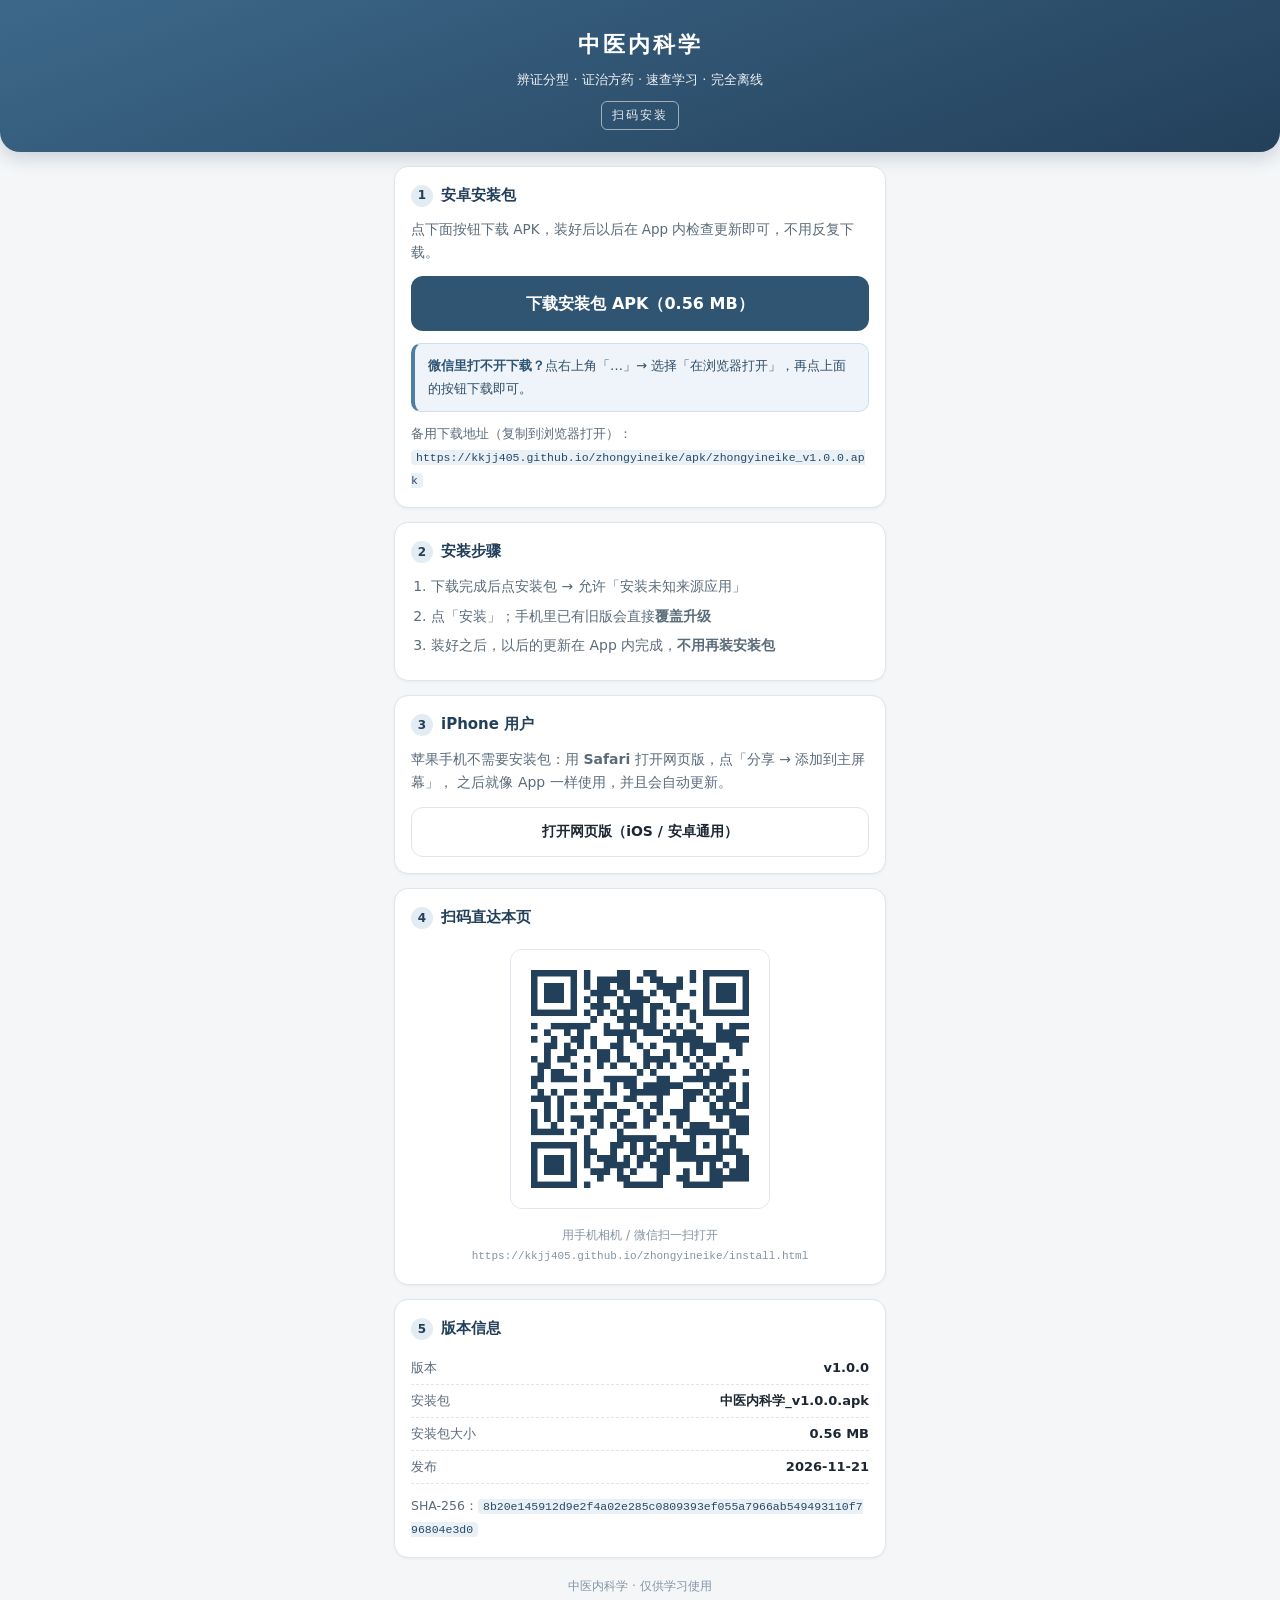
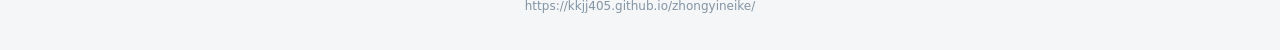
==== install.html @ 6b985714 "中医内科学 v1.0.0：首个正式版本（辨证分型 + 方证速查 + 练习 + 离线热更新）" ====
<!DOCTYPE html>
<html lang="zh-CN">
<head>
<meta charset="utf-8">
<meta name="viewport" content="width=device-width,initial-scale=1,viewport-fit=cover">
<meta name="theme-color" content="#2f5573">
<title>中医内科学 · 扫码安装</title>
<style>
:root{--paper:#f4f6f8;--dai:#2f5573;--dai-d:#23405a;--ink:#1c2733;--ink2:#5b6b7a;--line:#dfe5ec}
*{box-sizing:border-box;-webkit-tap-highlight-color:transparent}
body{margin:0;background:var(--paper);color:var(--ink);
  font:15px/1.7 -apple-system,BlinkMacSystemFont,"PingFang SC","Noto Sans CJK SC","Microsoft YaHei",system-ui,sans-serif;
  -webkit-font-smoothing:antialiased;padding-bottom:34px}
.wrap{max-width:520px;margin:0 auto;padding:0 14px}
header{background:linear-gradient(160deg,#3d688a,#23405a);color:#fff;padding:26px 0 22px;text-align:center;
  border-radius:0 0 20px 20px;box-shadow:0 6px 18px rgba(35,64,90,.20)}
header h1{margin:0 0 6px;font-size:22px;letter-spacing:3px}
header p{margin:0;font-size:13px;opacity:.92}
.card{background:#ffffff;border:1px solid var(--line);border-radius:14px;padding:16px;margin-top:14px;
  box-shadow:0 1px 3px rgba(44,66,84,.05)}
.card h2{margin:0 0 10px;font-size:15px;display:flex;align-items:center;gap:8px;color:var(--dai-d)}
.card h2 i{width:22px;height:22px;border-radius:50%;background:#e3ecf3;color:var(--dai-d);
  font-style:normal;font-size:12px;font-weight:700;display:flex;align-items:center;justify-content:center;flex:0 0 22px}
.btn{display:block;text-align:center;text-decoration:none;border-radius:12px;padding:14px;font-size:16px;font-weight:700;
  background:var(--dai);color:#fff;margin-top:12px}
.btn:active{background:var(--dai-d)}
.btn.ghost{background:#ffffff;color:var(--ink);border:1px solid var(--line);font-weight:600;font-size:14px;padding:12px}
.note{background:#eef4f9;border:1px solid #cfdfec;border-left:4px solid #4d7ea6;border-radius:10px;
  padding:11px 13px;font-size:13px;color:#2f4d67;line-height:1.7;margin-top:12px}
.note b{color:#2f5573}
ol{margin:8px 0 0;padding-left:20px;font-size:14px;color:var(--ink2)}
ol li{margin-bottom:6px}
.qrbox{text-align:center;padding:8px 0 2px}
.qrbox img{width:min(70vw,260px);height:auto;border-radius:12px;border:1px solid var(--line);background:#fff}
.qrbox .tip{font-size:12px;color:#8394a3;margin-top:8px}
.kv{display:flex;justify-content:space-between;font-size:13px;color:var(--ink2);padding:5px 0;border-bottom:1px dashed var(--line)}
.kv:last-child{border-bottom:0}
.kv b{color:var(--ink)}
.meta{font-size:12.5px;color:var(--ink2);margin-top:10px;line-height:1.85;word-break:break-all}
.meta code{background:#e9f0f6;padding:1px 5px;border-radius:4px;font-size:11.5px;color:#284a66}
footer{text-align:center;color:#8394a3;font-size:12px;margin-top:18px;line-height:1.7}
.seal{display:inline-block;margin-top:10px;padding:3px 10px;border:1px solid rgba(255,255,255,.6);border-radius:6px;
  font-size:12px;letter-spacing:2px;opacity:.9}
</style>
</head>
<body>
<header>
  <h1>中医内科学</h1>
  <p>辨证分型 · 证治方药 · 速查学习 · 完全离线</p>
  <div class="seal">扫码安装</div>
</header>
<div class="wrap">

  <div class="card">
    <h2><i>1</i>安卓安装包</h2>
    <p style="font-size:13.5px;color:var(--ink2);margin:0 0 6px">
      点下面按钮下载 APK，装好后以后在 App 内检查更新即可，不用反复下载。
    </p>
    <a class="btn" href="apk/zhongyineike_v1.0.0.apk" download>下载安装包 APK（0.56 MB）</a>
    <div class="note">
      <b>微信里打不开下载？</b>点右上角「…」→ 选择「在浏览器打开」，再点上面的按钮下载即可。
    </div>
    <div class="meta">备用下载地址（复制到浏览器打开）：<br><code>https://kkjj405.github.io/zhongyineike/apk/zhongyineike_v1.0.0.apk</code></div>
  </div>

  <div class="card">
    <h2><i>2</i>安装步骤</h2>
    <ol>
      <li>下载完成后点安装包 → 允许「安装未知来源应用」</li>
      <li>点「安装」；手机里已有旧版会直接<b>覆盖升级</b></li>
      <li>装好之后，以后的更新在 App 内完成，<b>不用再装安装包</b></li>
    </ol>
  </div>

  <div class="card">
    <h2><i>3</i>iPhone 用户</h2>
    <p style="font-size:14px;color:var(--ink2);margin:0 0 10px">
      苹果手机不需要安装包：用 <b>Safari</b> 打开网页版，点「分享 → 添加到主屏幕」，
      之后就像 App 一样使用，并且会自动更新。
    </p>
    <a class="btn ghost" href="https://kkjj405.github.io/zhongyineike/">打开网页版（iOS / 安卓通用）</a>
  </div>

  <div class="card">
    <h2><i>4</i>扫码直达本页</h2>
    <div class="qrbox">
      <img src="[data-uri]" alt="扫码打开安装页">
      <div class="tip">用手机相机 / 微信扫一扫打开 <br><code style="font-size:11px">https://kkjj405.github.io/zhongyineike/install.html</code></div>
    </div>
  </div>

  <div class="card">
    <h2><i>5</i>版本信息</h2>
    <div class="kv"><span>版本</span><b>v1.0.0</b></div>
    <div class="kv"><span>安装包</span><b>中医内科学_v1.0.0.apk</b></div>
    <div class="kv"><span>安装包大小</span><b>0.56 MB</b></div>
    <div class="kv"><span>发布</span><b>2026-11-21</b></div>
    <div class="meta">SHA-256：<code>8b20e145912d9e2f4a02e285c0809393ef055a7966ab549493110f796804e3d0</code></div>
  </div>

  <footer>
    中医内科学 · 仅供学习使用<br>
    https://kkjj405.github.io/zhongyineike/
  </footer>
</div>
</body>
</html>
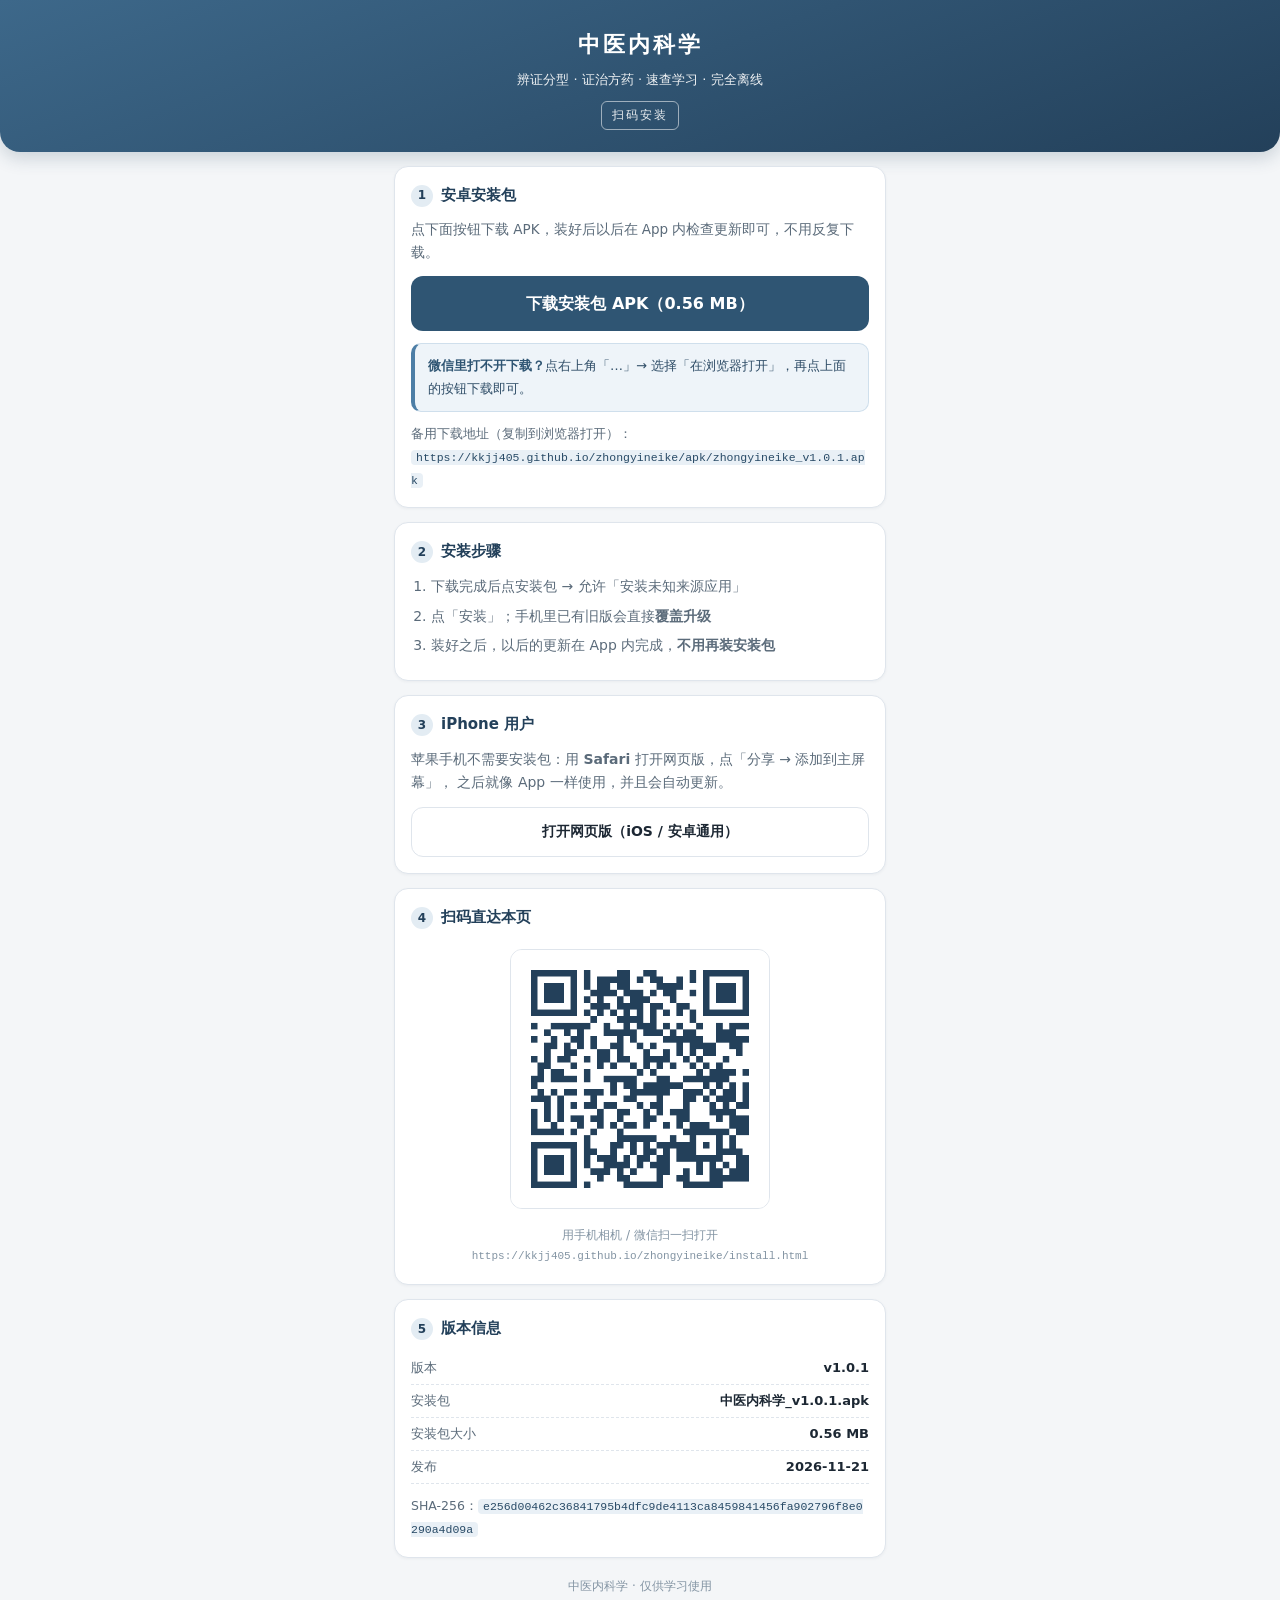
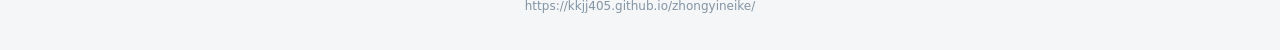
==== commit a1c000fd: "中医内科学 v1.0.1：打赏页文案改为「支持分享，支持白嫖」" ====
--- a/install.html
+++ b/install.html
@@ -56,11 +56,11 @@
     <p style="font-size:13.5px;color:var(--ink2);margin:0 0 6px">
       点下面按钮下载 APK，装好后以后在 App 内检查更新即可，不用反复下载。
     </p>
-    <a class="btn" href="apk/zhongyineike_v1.0.0.apk" download>下载安装包 APK（0.56 MB）</a>
+    <a class="btn" href="apk/zhongyineike_v1.0.1.apk" download>下载安装包 APK（0.56 MB）</a>
     <div class="note">
       <b>微信里打不开下载？</b>点右上角「…」→ 选择「在浏览器打开」，再点上面的按钮下载即可。
     </div>
-    <div class="meta">备用下载地址（复制到浏览器打开）：<br><code>https://kkjj405.github.io/zhongyineike/apk/zhongyineike_v1.0.0.apk</code></div>
+    <div class="meta">备用下载地址（复制到浏览器打开）：<br><code>https://kkjj405.github.io/zhongyineike/apk/zhongyineike_v1.0.1.apk</code></div>
   </div>
 
   <div class="card">
@@ -91,11 +91,11 @@
 
   <div class="card">
     <h2><i>5</i>版本信息</h2>
-    <div class="kv"><span>版本</span><b>v1.0.0</b></div>
-    <div class="kv"><span>安装包</span><b>中医内科学_v1.0.0.apk</b></div>
+    <div class="kv"><span>版本</span><b>v1.0.1</b></div>
+    <div class="kv"><span>安装包</span><b>中医内科学_v1.0.1.apk</b></div>
     <div class="kv"><span>安装包大小</span><b>0.56 MB</b></div>
     <div class="kv"><span>发布</span><b>2026-11-21</b></div>
-    <div class="meta">SHA-256：<code>8b20e145912d9e2f4a02e285c0809393ef055a7966ab549493110f796804e3d0</code></div>
+    <div class="meta">SHA-256：<code>e256d00462c36841795b4dfc9de4113ca8459841456fa902796f8e0290a4d09a</code></div>
   </div>
 
   <footer>
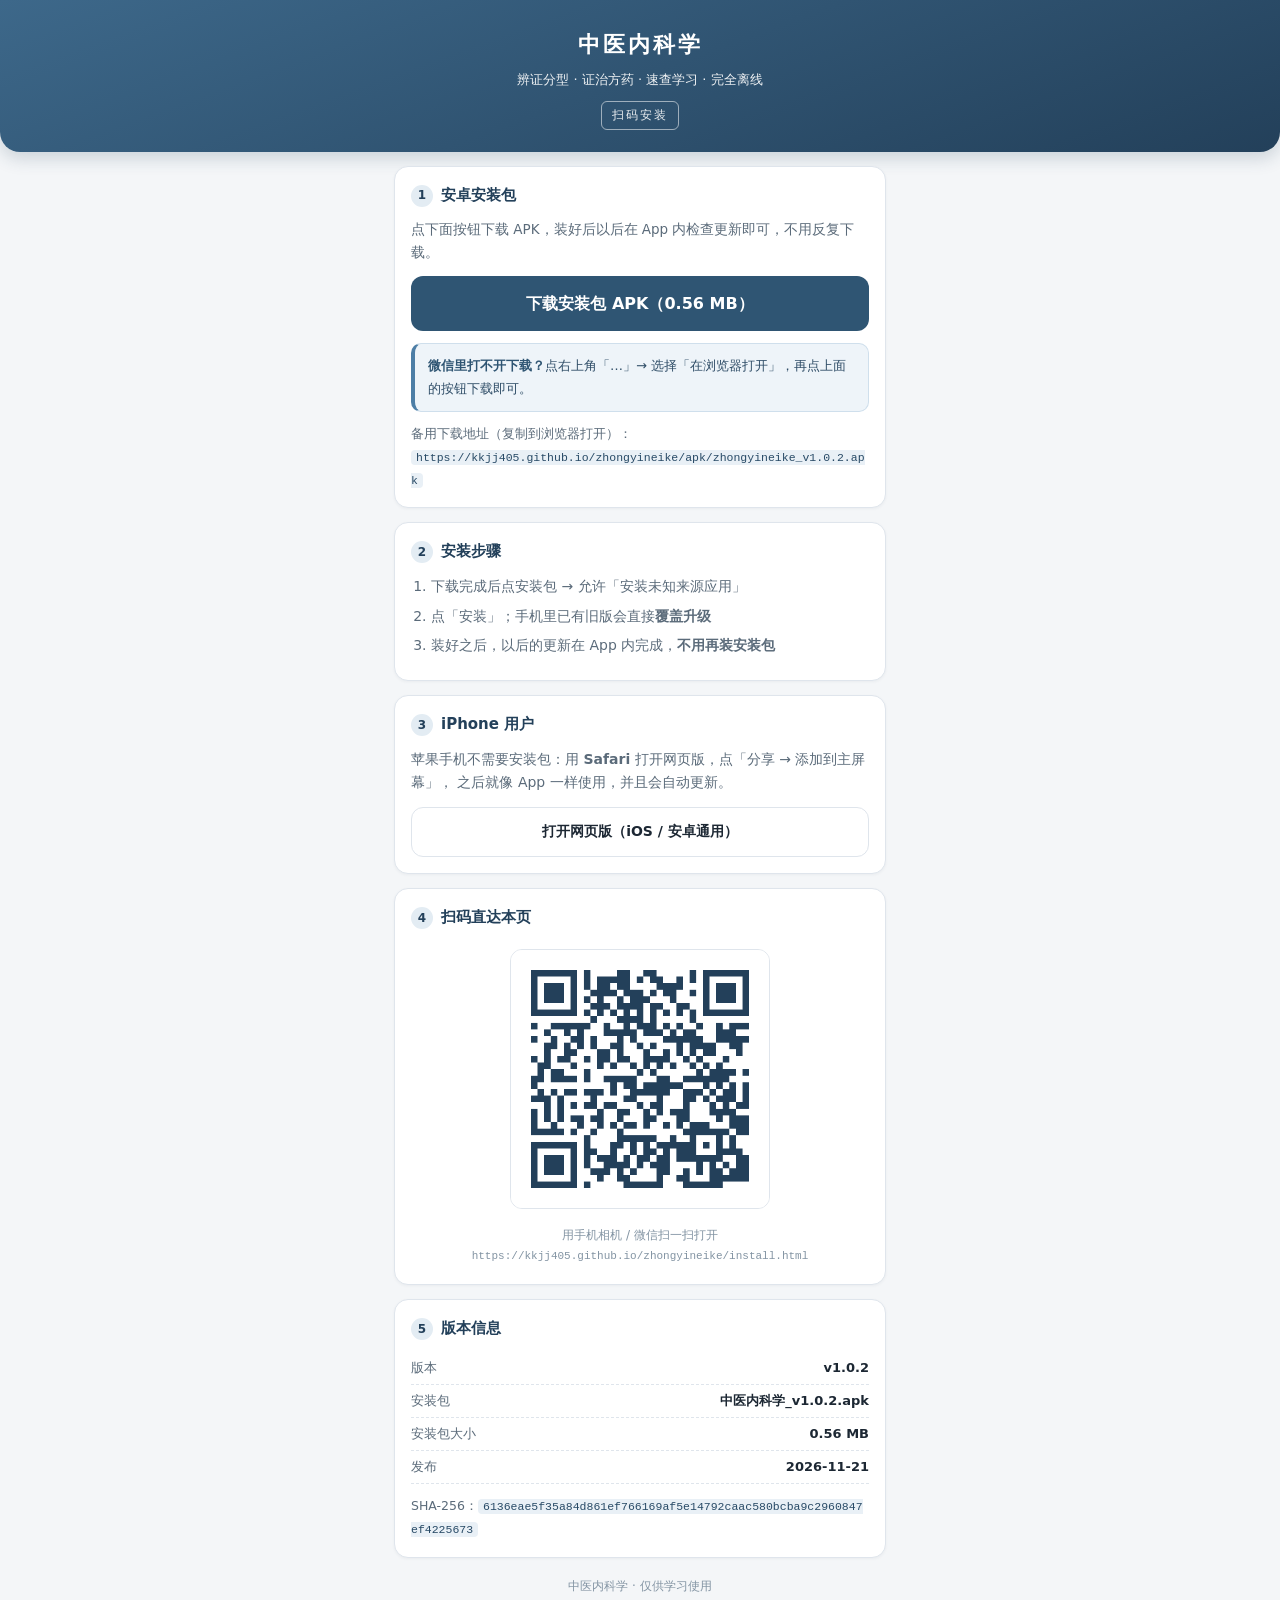
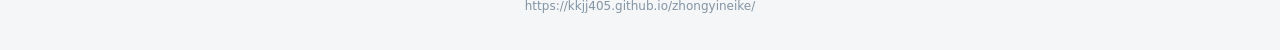
==== commit c1a47d68: "中医内科学 v1.0.2：修复卡片内点返回退回上一张的问题（返回统一到病证目录）" ====
--- a/install.html
+++ b/install.html
@@ -56,11 +56,11 @@
     <p style="font-size:13.5px;color:var(--ink2);margin:0 0 6px">
       点下面按钮下载 APK，装好后以后在 App 内检查更新即可，不用反复下载。
     </p>
-    <a class="btn" href="apk/zhongyineike_v1.0.1.apk" download>下载安装包 APK（0.56 MB）</a>
+    <a class="btn" href="apk/zhongyineike_v1.0.2.apk" download>下载安装包 APK（0.56 MB）</a>
     <div class="note">
       <b>微信里打不开下载？</b>点右上角「…」→ 选择「在浏览器打开」，再点上面的按钮下载即可。
     </div>
-    <div class="meta">备用下载地址（复制到浏览器打开）：<br><code>https://kkjj405.github.io/zhongyineike/apk/zhongyineike_v1.0.1.apk</code></div>
+    <div class="meta">备用下载地址（复制到浏览器打开）：<br><code>https://kkjj405.github.io/zhongyineike/apk/zhongyineike_v1.0.2.apk</code></div>
   </div>
 
   <div class="card">
@@ -91,11 +91,11 @@
 
   <div class="card">
     <h2><i>5</i>版本信息</h2>
-    <div class="kv"><span>版本</span><b>v1.0.1</b></div>
-    <div class="kv"><span>安装包</span><b>中医内科学_v1.0.1.apk</b></div>
+    <div class="kv"><span>版本</span><b>v1.0.2</b></div>
+    <div class="kv"><span>安装包</span><b>中医内科学_v1.0.2.apk</b></div>
     <div class="kv"><span>安装包大小</span><b>0.56 MB</b></div>
     <div class="kv"><span>发布</span><b>2026-11-21</b></div>
-    <div class="meta">SHA-256：<code>e256d00462c36841795b4dfc9de4113ca8459841456fa902796f8e0290a4d09a</code></div>
+    <div class="meta">SHA-256：<code>6136eae5f35a84d861ef766169af5e14792caac580bcba9c2960847ef4225673</code></div>
   </div>
 
   <footer>
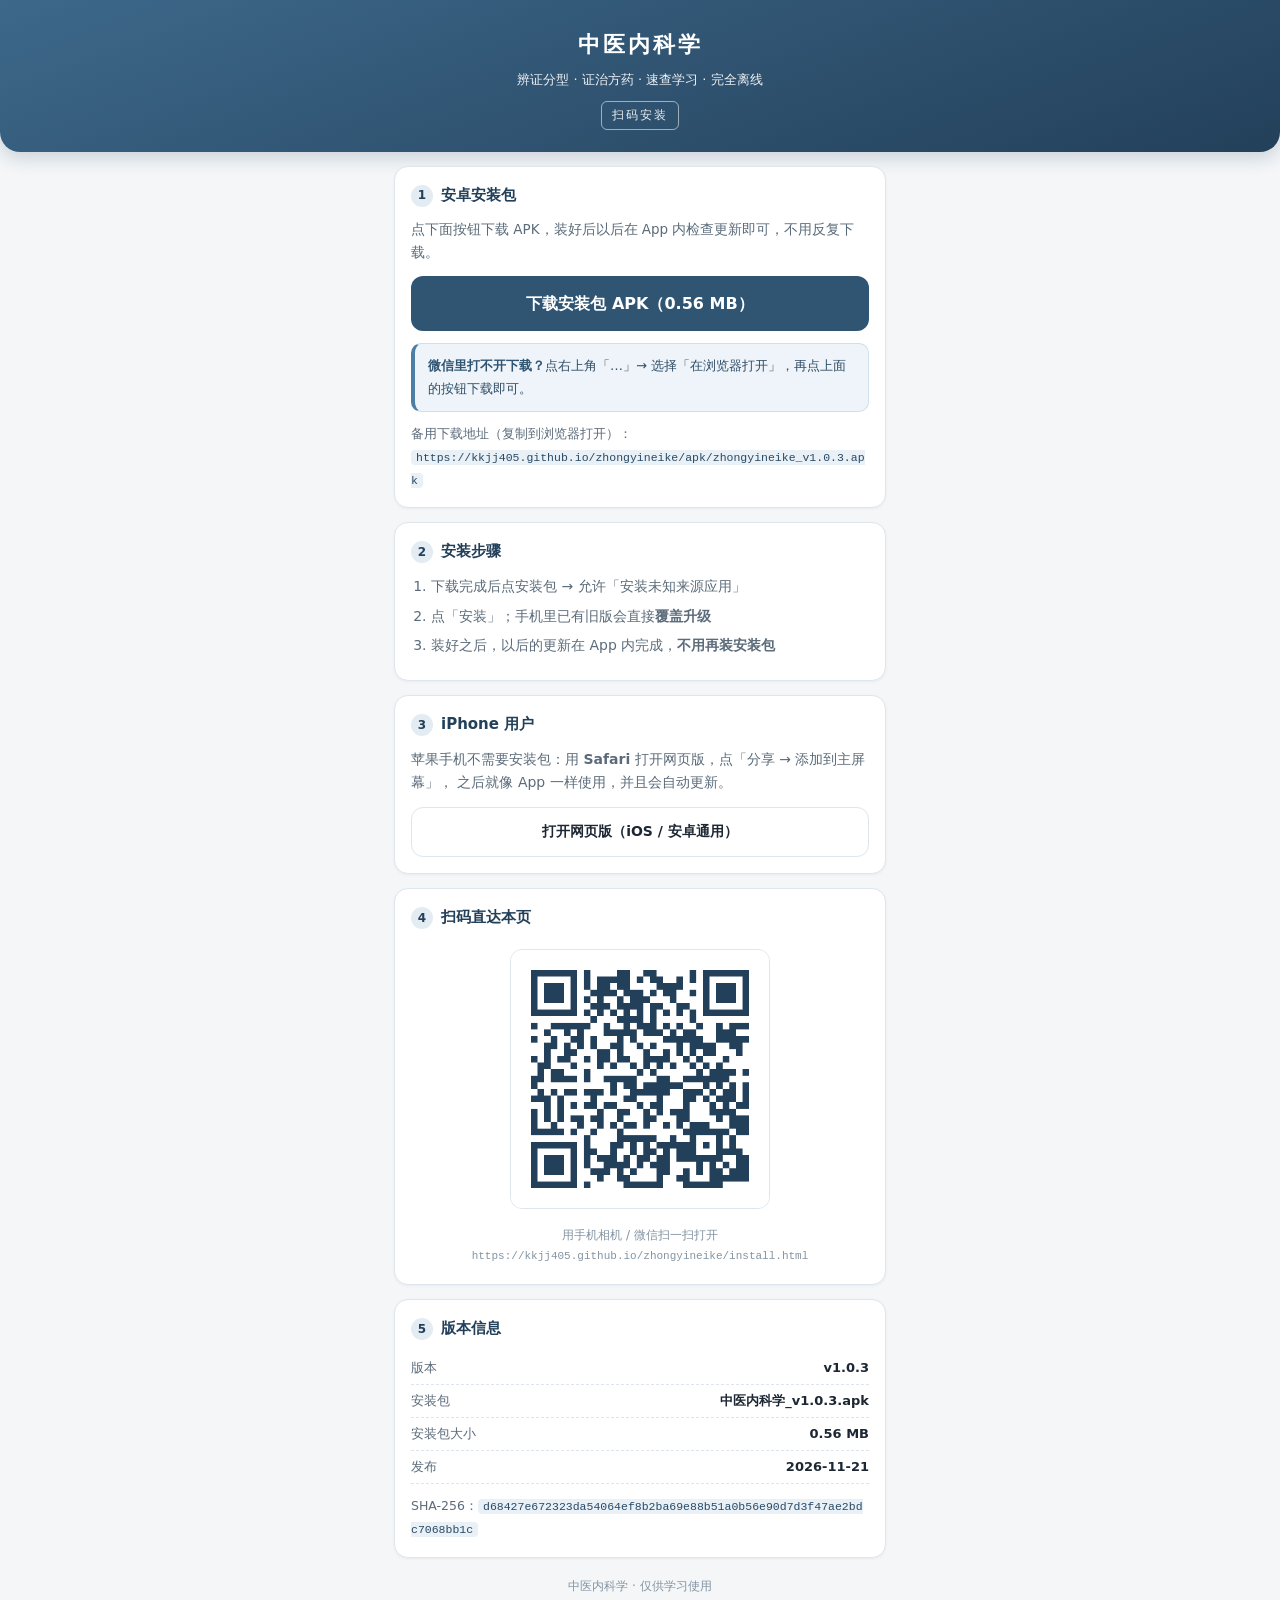
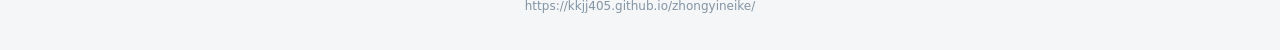
==== commit 2a5a422c: "中医内科学 v1.0.3：练习模块 4 处修复（完成弹窗/选项原地高亮/病因题/证型分组）" ====
--- a/install.html
+++ b/install.html
@@ -56,11 +56,11 @@
     <p style="font-size:13.5px;color:var(--ink2);margin:0 0 6px">
       点下面按钮下载 APK，装好后以后在 App 内检查更新即可，不用反复下载。
     </p>
-    <a class="btn" href="apk/zhongyineike_v1.0.2.apk" download>下载安装包 APK（0.56 MB）</a>
+    <a class="btn" href="apk/zhongyineike_v1.0.3.apk" download>下载安装包 APK（0.56 MB）</a>
     <div class="note">
       <b>微信里打不开下载？</b>点右上角「…」→ 选择「在浏览器打开」，再点上面的按钮下载即可。
     </div>
-    <div class="meta">备用下载地址（复制到浏览器打开）：<br><code>https://kkjj405.github.io/zhongyineike/apk/zhongyineike_v1.0.2.apk</code></div>
+    <div class="meta">备用下载地址（复制到浏览器打开）：<br><code>https://kkjj405.github.io/zhongyineike/apk/zhongyineike_v1.0.3.apk</code></div>
   </div>
 
   <div class="card">
@@ -91,11 +91,11 @@
 
   <div class="card">
     <h2><i>5</i>版本信息</h2>
-    <div class="kv"><span>版本</span><b>v1.0.2</b></div>
-    <div class="kv"><span>安装包</span><b>中医内科学_v1.0.2.apk</b></div>
+    <div class="kv"><span>版本</span><b>v1.0.3</b></div>
+    <div class="kv"><span>安装包</span><b>中医内科学_v1.0.3.apk</b></div>
     <div class="kv"><span>安装包大小</span><b>0.56 MB</b></div>
     <div class="kv"><span>发布</span><b>2026-11-21</b></div>
-    <div class="meta">SHA-256：<code>6136eae5f35a84d861ef766169af5e14792caac580bcba9c2960847ef4225673</code></div>
+    <div class="meta">SHA-256：<code>d68427e672323da54064ef8b2ba69e88b51a0b56e90d7d3f47ae2bdc7068bb1c</code></div>
   </div>
 
   <footer>
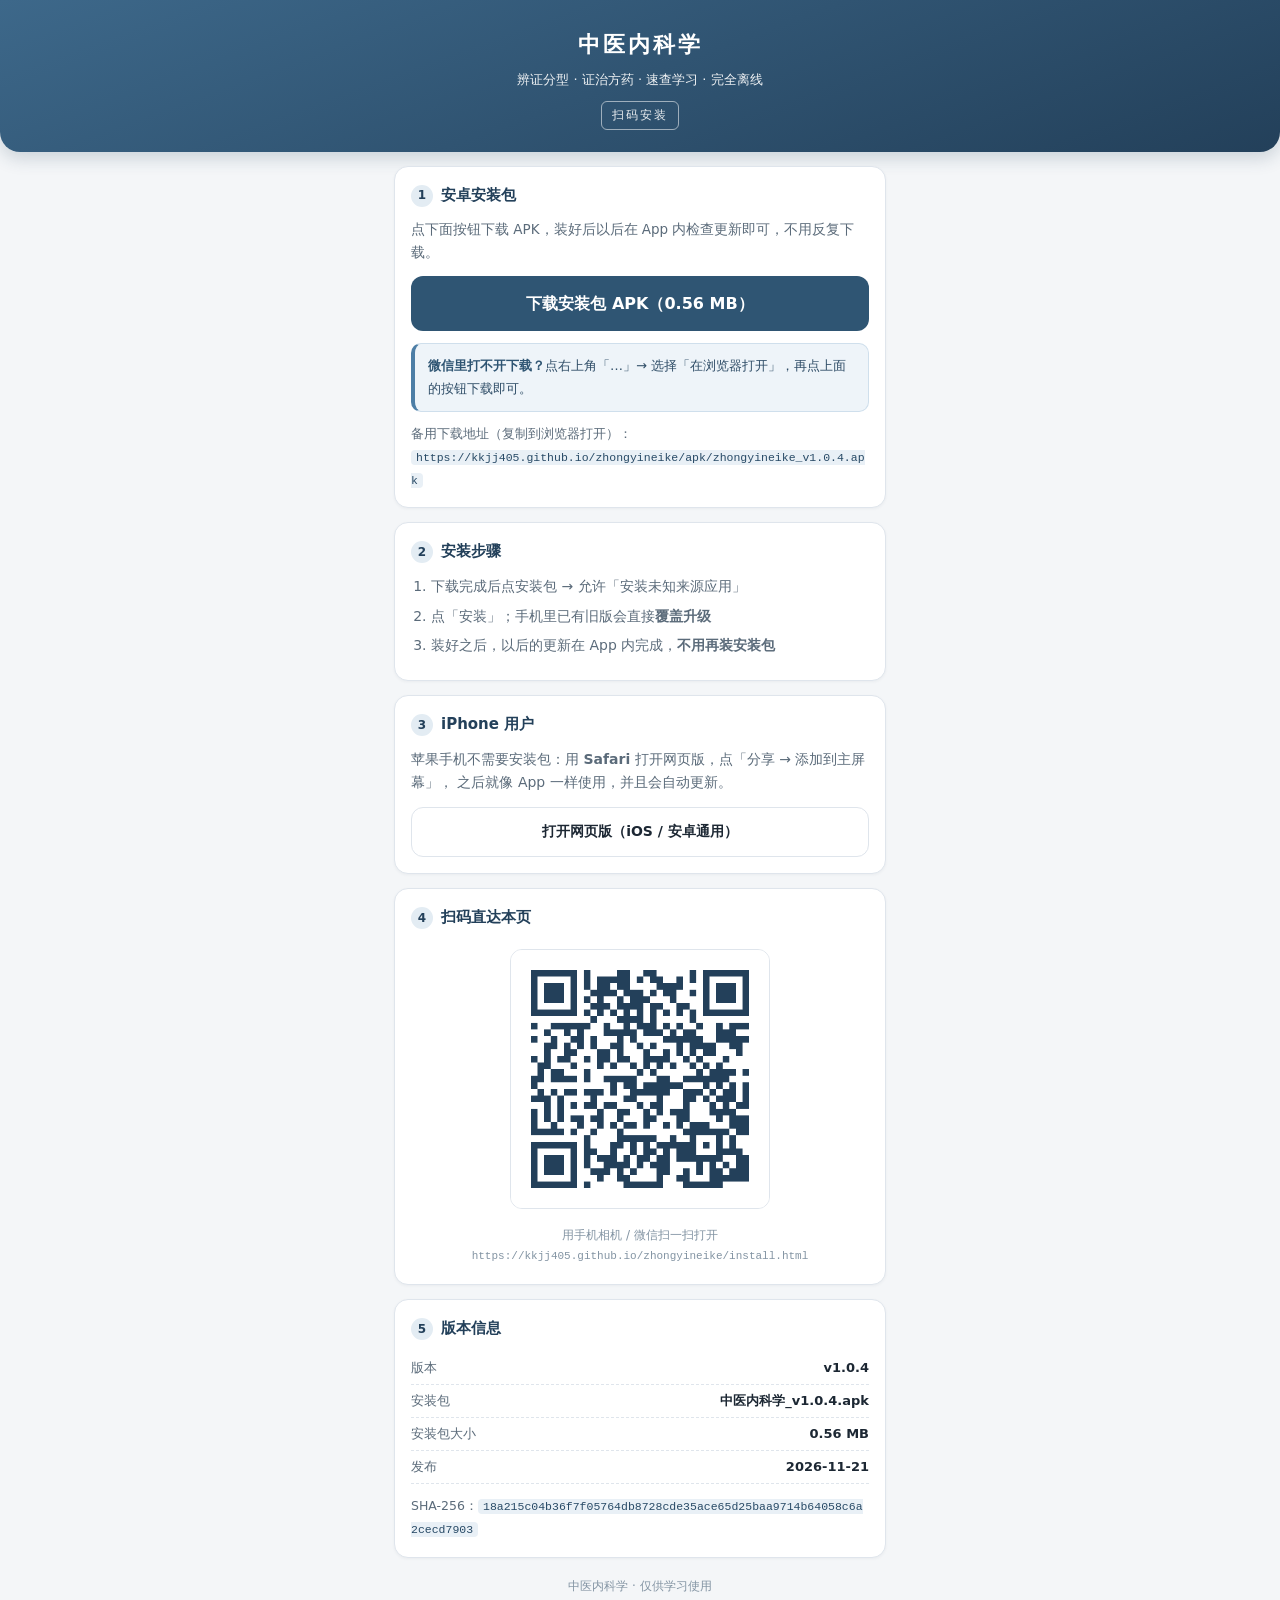
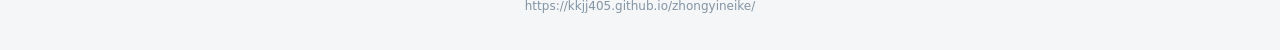
==== commit 7d81ddcf: "中医内科学 v1.0.4：证治分类选择题分组小标题不再泄露证名（只显示证型 N）" ====
--- a/install.html
+++ b/install.html
@@ -56,11 +56,11 @@
     <p style="font-size:13.5px;color:var(--ink2);margin:0 0 6px">
       点下面按钮下载 APK，装好后以后在 App 内检查更新即可，不用反复下载。
     </p>
-    <a class="btn" href="apk/zhongyineike_v1.0.3.apk" download>下载安装包 APK（0.56 MB）</a>
+    <a class="btn" href="apk/zhongyineike_v1.0.4.apk" download>下载安装包 APK（0.56 MB）</a>
     <div class="note">
       <b>微信里打不开下载？</b>点右上角「…」→ 选择「在浏览器打开」，再点上面的按钮下载即可。
     </div>
-    <div class="meta">备用下载地址（复制到浏览器打开）：<br><code>https://kkjj405.github.io/zhongyineike/apk/zhongyineike_v1.0.3.apk</code></div>
+    <div class="meta">备用下载地址（复制到浏览器打开）：<br><code>https://kkjj405.github.io/zhongyineike/apk/zhongyineike_v1.0.4.apk</code></div>
   </div>
 
   <div class="card">
@@ -91,11 +91,11 @@
 
   <div class="card">
     <h2><i>5</i>版本信息</h2>
-    <div class="kv"><span>版本</span><b>v1.0.3</b></div>
-    <div class="kv"><span>安装包</span><b>中医内科学_v1.0.3.apk</b></div>
+    <div class="kv"><span>版本</span><b>v1.0.4</b></div>
+    <div class="kv"><span>安装包</span><b>中医内科学_v1.0.4.apk</b></div>
     <div class="kv"><span>安装包大小</span><b>0.56 MB</b></div>
     <div class="kv"><span>发布</span><b>2026-11-21</b></div>
-    <div class="meta">SHA-256：<code>d68427e672323da54064ef8b2ba69e88b51a0b56e90d7d3f47ae2bdc7068bb1c</code></div>
+    <div class="meta">SHA-256：<code>18a215c04b36f7f05764db8728cde35ace65d25baa9714b64058c6a2cecd7903</code></div>
   </div>
 
   <footer>
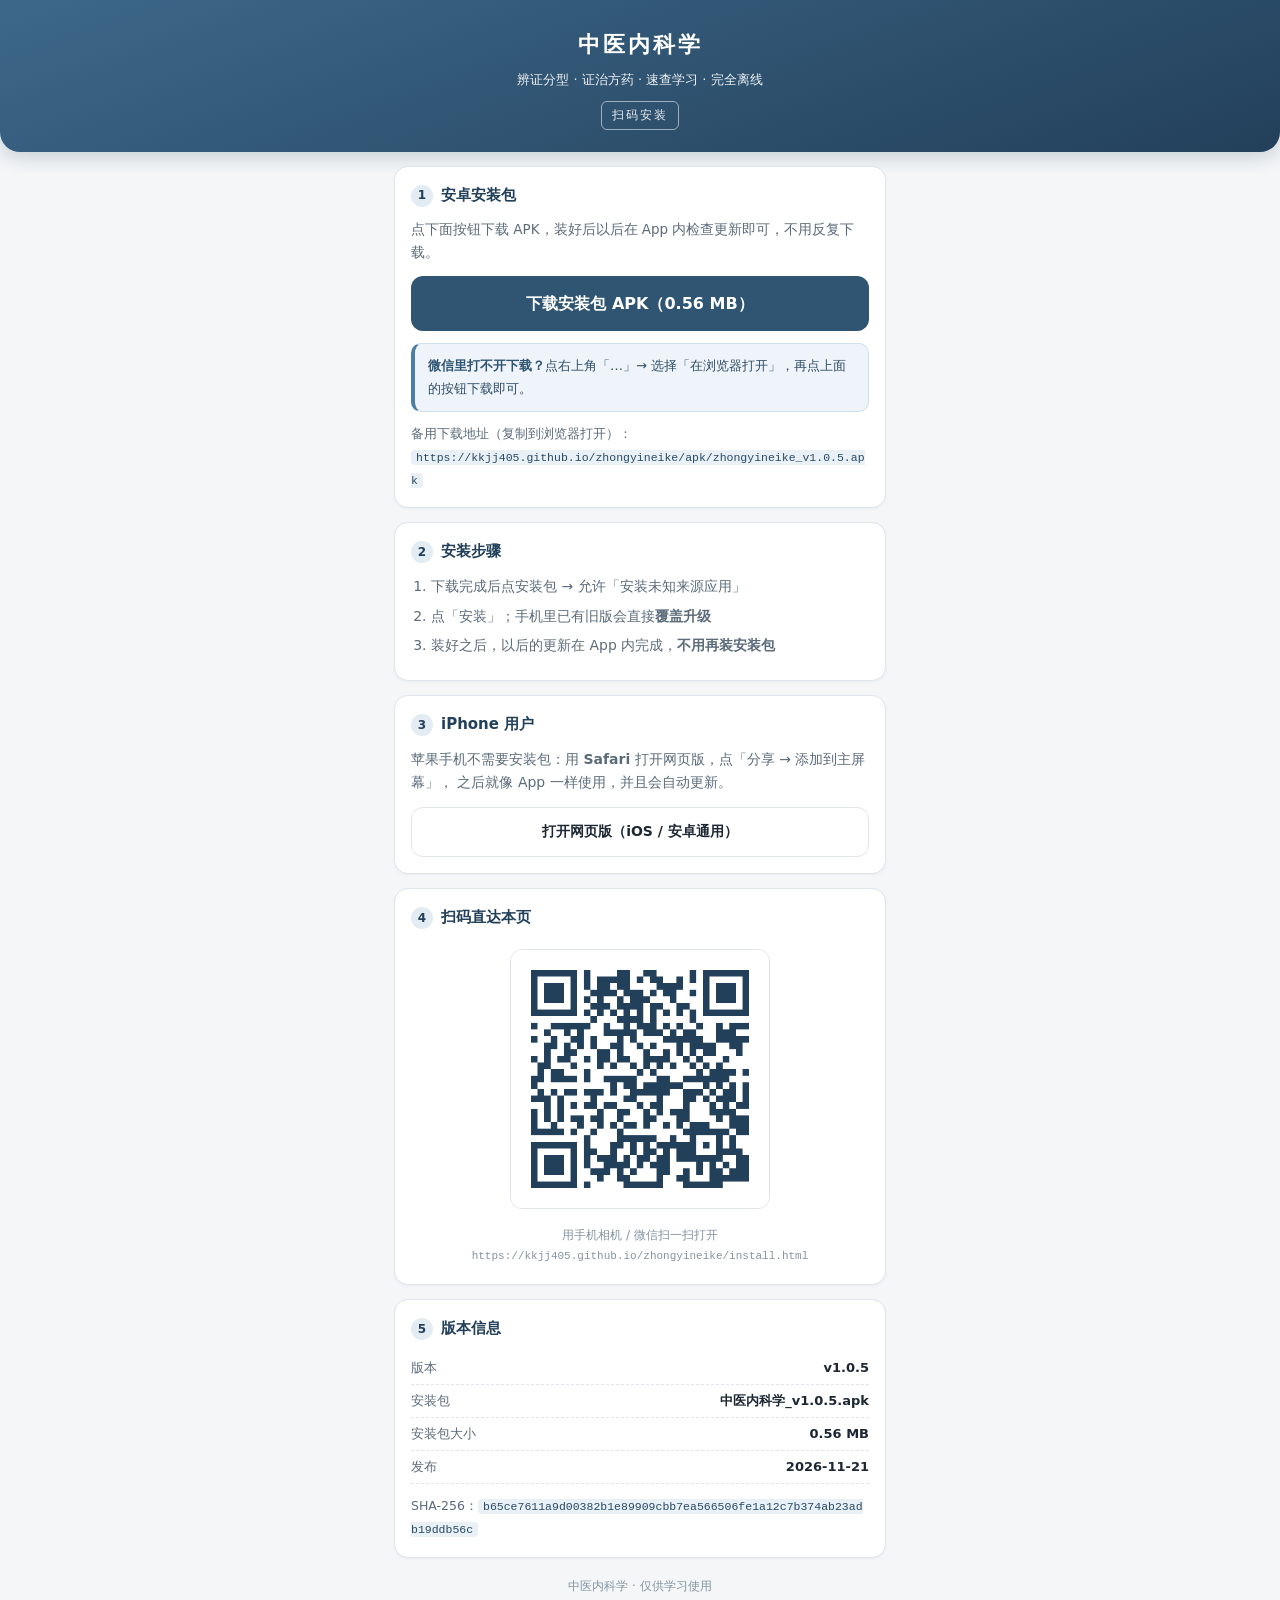
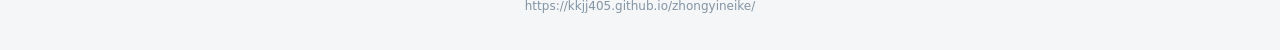
==== commit 8faf8d5c: "中医内科学 v1.0.5：目录中放出 8 个附病（缩进+附标签，可点心/管理/搜索）" ====
--- a/install.html
+++ b/install.html
@@ -56,11 +56,11 @@
     <p style="font-size:13.5px;color:var(--ink2);margin:0 0 6px">
       点下面按钮下载 APK，装好后以后在 App 内检查更新即可，不用反复下载。
     </p>
-    <a class="btn" href="apk/zhongyineike_v1.0.4.apk" download>下载安装包 APK（0.56 MB）</a>
+    <a class="btn" href="apk/zhongyineike_v1.0.5.apk" download>下载安装包 APK（0.56 MB）</a>
     <div class="note">
       <b>微信里打不开下载？</b>点右上角「…」→ 选择「在浏览器打开」，再点上面的按钮下载即可。
     </div>
-    <div class="meta">备用下载地址（复制到浏览器打开）：<br><code>https://kkjj405.github.io/zhongyineike/apk/zhongyineike_v1.0.4.apk</code></div>
+    <div class="meta">备用下载地址（复制到浏览器打开）：<br><code>https://kkjj405.github.io/zhongyineike/apk/zhongyineike_v1.0.5.apk</code></div>
   </div>
 
   <div class="card">
@@ -91,11 +91,11 @@
 
   <div class="card">
     <h2><i>5</i>版本信息</h2>
-    <div class="kv"><span>版本</span><b>v1.0.4</b></div>
-    <div class="kv"><span>安装包</span><b>中医内科学_v1.0.4.apk</b></div>
+    <div class="kv"><span>版本</span><b>v1.0.5</b></div>
+    <div class="kv"><span>安装包</span><b>中医内科学_v1.0.5.apk</b></div>
     <div class="kv"><span>安装包大小</span><b>0.56 MB</b></div>
     <div class="kv"><span>发布</span><b>2026-11-21</b></div>
-    <div class="meta">SHA-256：<code>18a215c04b36f7f05764db8728cde35ace65d25baa9714b64058c6a2cecd7903</code></div>
+    <div class="meta">SHA-256：<code>b65ce7611a9d00382b1e89909cbb7ea566506fe1a12c7b374ab23adb19ddb56c</code></div>
   </div>
 
   <footer>
